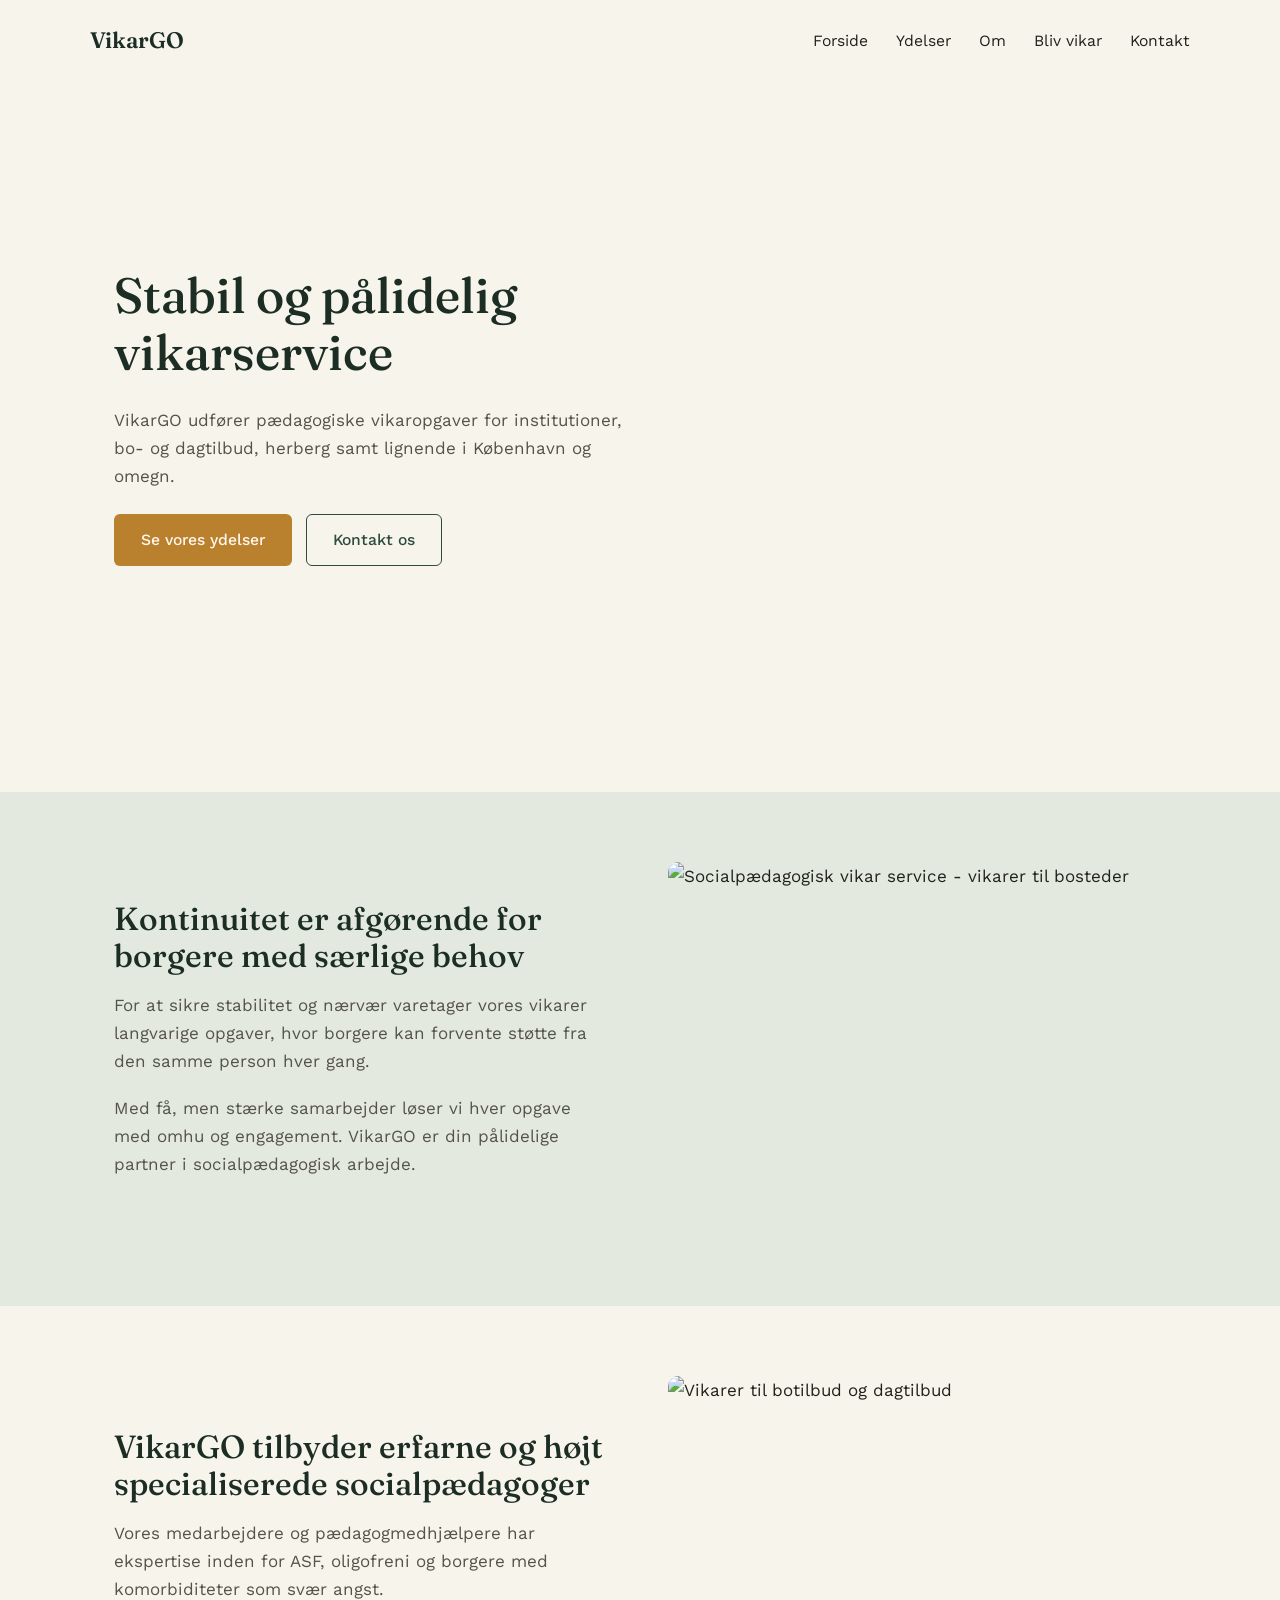
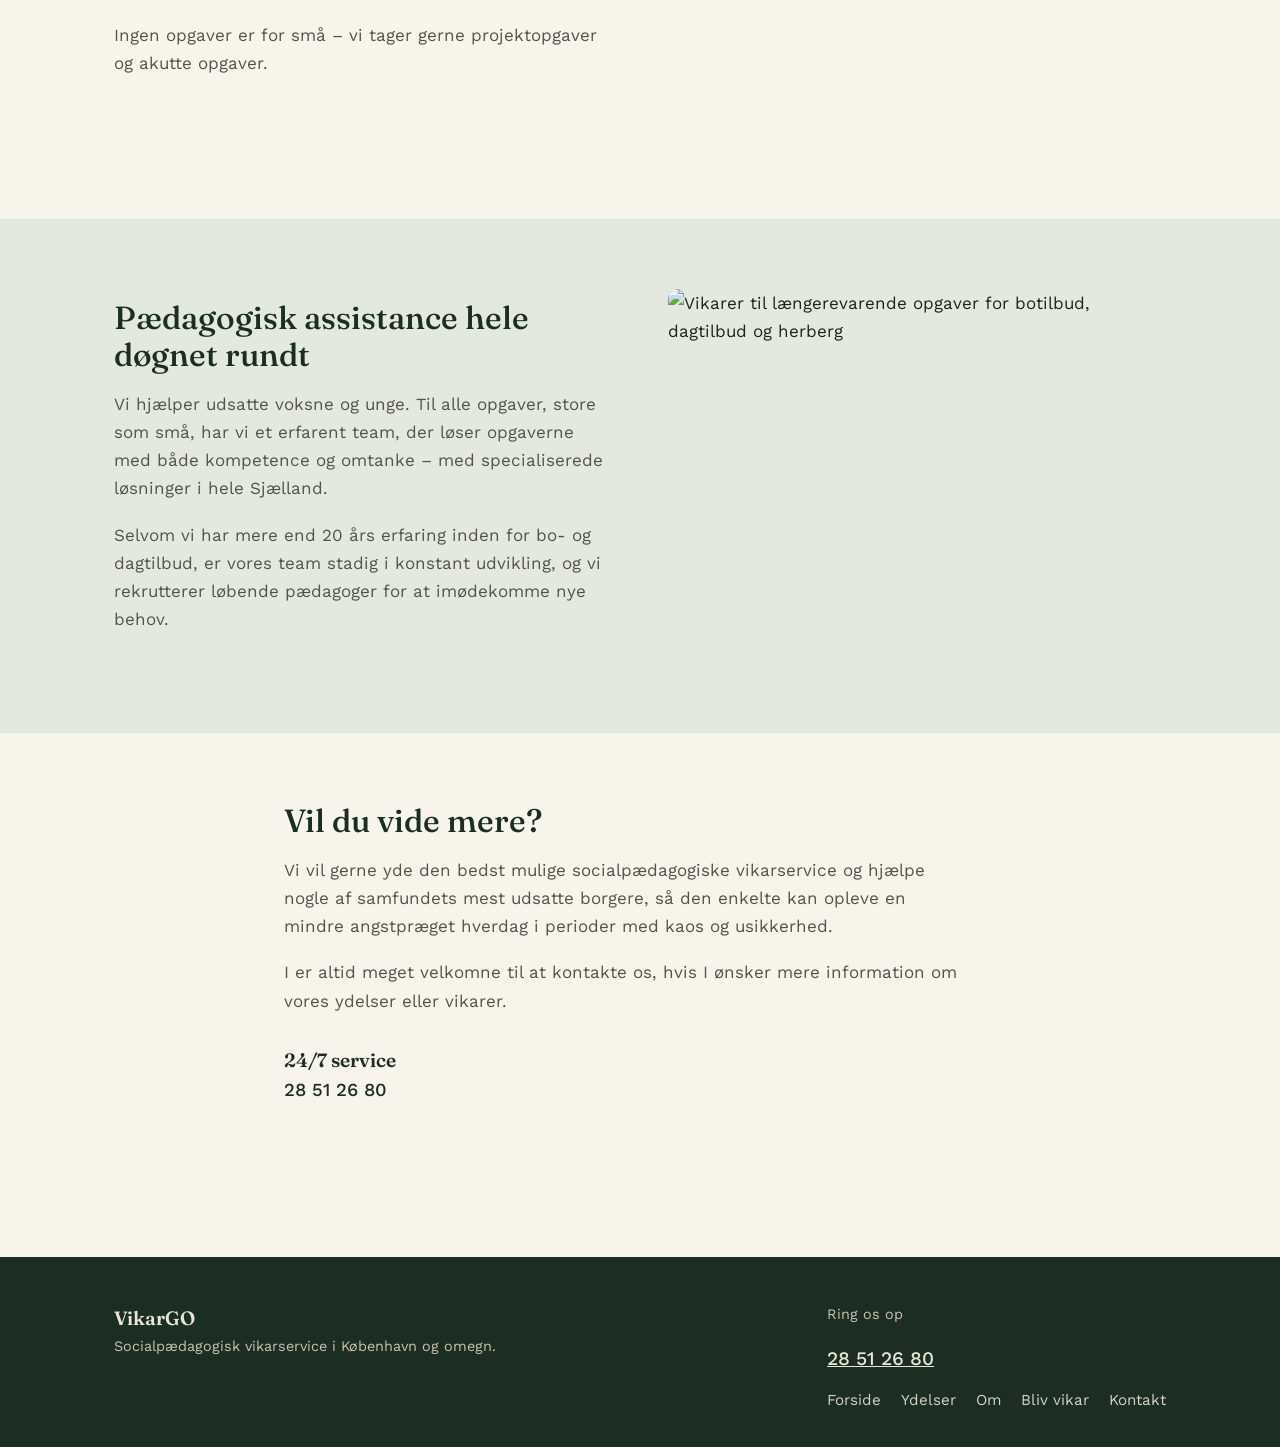
==== index.html @ 4141492c "Add files via upload" ====
<!doctype html>
<html lang="da">
<head>
<meta charset="utf-8">
<meta name="viewport" content="width=device-width, initial-scale=1">
<title>Forside | VikarGO</title>
<meta name="description" content="VikarGO er en socialpædagogisk vikarservice i København og omegn.">
<link rel="preconnect" href="https://fonts.googleapis.com">
<link rel="preconnect" href="https://fonts.gstatic.com" crossorigin>
<link href="https://fonts.googleapis.com/css2?family=Fraunces:opsz,wght@9..144,400;9..144,500;9..144,600&family=Work+Sans:wght@400;500;600&display=swap" rel="stylesheet">
<link rel="stylesheet" href="style.css">
</head>
<body>
<header class="site-header wrap">
  <a href="index.html" class="logo">VikarGO</a>
  <ul class="nav"><li><a href="index.html">Forside</a></li><li><a href="ydelser.html">Ydelser</a></li><li><a href="om.html">Om</a></li><li><a href="bliv-vikar.html">Bliv vikar</a></li><li><a href="kontakt.html">Kontakt</a></li></ul>
</header>

<section class="hero">
  <div class="wrap hero-grid">
    <div>
      <h1>Stabil og pålidelig vikarservice</h1>
      <p>VikarGO udfører pædagogiske vikaropgaver for institutioner, bo- og dagtilbud, herberg samt lignende i København og omegn.</p>
      <div class="btn-row">
        <a href="ydelser.html" class="btn btn-primary">Se vores ydelser</a>
        <a href="kontakt.html" class="btn btn-outline">Kontakt os</a>
      </div>
    </div>
    <img src="https://images.squarespace-cdn.com/content/v1/66ddde6d04d0947c428ae1c6/b9685ef2-0c6d-48b5-b43f-8d6a63b02b8d/unsplash-image-iJ2IG8ckCpA.jpg" alt="">
  </div>
</section>

<section class="section tint">
  <div class="wrap split">
    <div>
      <h2>Kontinuitet er afgørende for borgere med særlige behov</h2>
      <p>For at sikre stabilitet og nærvær varetager vores vikarer langvarige opgaver, hvor borgere kan forvente støtte fra den samme person hver gang.</p>
      <p>Med få, men stærke samarbejder løser vi hver opgave med omhu og engagement. VikarGO er din pålidelige partner i socialpædagogisk arbejde.</p>
    </div>
    <div class="split-media">
      <img src="https://images.squarespace-cdn.com/content/v1/66ddde6d04d0947c428ae1c6/1725997569775-VPHVRKZBFHJADM81X6GQ/unsplash-image-P2fBIamIbQk.jpg?format=original" alt="Socialpædagogisk vikar service - vikarer til bosteder">
    </div>
  </div>
</section>

<section class="section">
  <div class="wrap split reverse">
    <div class="split-media">
      <img src="https://images.squarespace-cdn.com/content/v1/66ddde6d04d0947c428ae1c6/1725998104698-BS3K2RA611HXGF14M3O7/unsplash-image-coCGW4SsxX4.jpg?format=original" alt="Vikarer til botilbud og dagtilbud">
    </div>
    <div>
      <h2>VikarGO tilbyder erfarne og højt specialiserede socialpædagoger</h2>
      <p>Vores medarbejdere og pædagogmedhjælpere har ekspertise inden for ASF, oligofreni og borgere med komorbiditeter som svær angst.</p>
      <p>Ingen opgaver er for små – vi tager gerne projektopgaver og akutte opgaver.</p>
    </div>
  </div>
</section>

<section class="section tint">
  <div class="wrap split">
    <div>
      <h2>Pædagogisk assistance hele døgnet rundt</h2>
      <p>Vi hjælper udsatte voksne og unge. Til alle opgaver, store som små, har vi et erfarent team, der løser opgaverne med både kompetence og omtanke – med specialiserede løsninger i hele Sjælland.</p>
      <p>Selvom vi har mere end 20 års erfaring inden for bo- og dagtilbud, er vores team stadig i konstant udvikling, og vi rekrutterer løbende pædagoger for at imødekomme nye behov.</p>
    </div>
    <div class="split-media">
      <img src="https://images.squarespace-cdn.com/content/v1/66ddde6d04d0947c428ae1c6/1725917356091-629VI31K07GEO2PUE4GM/unsplash-image-mKJUoZPy70I.jpg?format=original" alt="Vikarer til længerevarende opgaver for botilbud, dagtilbud og herberg">
    </div>
  </div>
</section>

<section class="section">
  <div class="wrap" style="max-width:760px;">
    <h2>Vil du vide mere?</h2>
    <p>Vi vil gerne yde den bedst mulige socialpædagogiske vikarservice og hjælpe nogle af samfundets mest udsatte borgere, så den enkelte kan opleve en mindre angstpræget hverdag i perioder med kaos og usikkerhed.</p>
    <p>I er altid meget velkomne til at kontakte os, hvis I ønsker mere information om vores ydelser eller vikarer.</p>
    <div class="contact-strip">
      <div class="contact-item">
        <h3>24/7 service</h3>
        <a href="tel:+4528512680">28 51 26 80</a>
      </div>
    </div>
  </div>
</section>
<footer class="site-footer">
  <div class="wrap">
    <div>
      <div class="foot-logo">VikarGO</div>
      <p>Socialpædagogisk vikarservice i København og omegn.</p>
    </div>
    <div>
      <p>Ring os op</p>
      <a href="tel:+4528512680" style="font-size:1.2rem;font-weight:500;">28 51 26 80</a>
      <ul class="foot-nav">
        <li><a href="index.html">Forside</a></li>
        <li><a href="ydelser.html">Ydelser</a></li>
        <li><a href="om.html">Om</a></li>
        <li><a href="bliv-vikar.html">Bliv vikar</a></li>
        <li><a href="kontakt.html">Kontakt</a></li>
      </ul>
    </div>
  </div>
</footer>
</body>
</html>
---- style.css ----
/* VikarGO — statisk hjemmeside, uden WordPress */

:root {
  --bg: #F7F4EC;
  --sage: #E3E9DE;
  --surface: #FFFFFF;
  --ink: #22201B;
  --ink-soft: #55524A;
  --primary: #2F4B3C;
  --primary-dark: #1C2E24;
  --accent: #B9812E;
  --accent-dark: #8F6420;
  --line: #E1DBC9;
  --radius: 10px;
}

* { box-sizing: border-box; }

html { scroll-behavior: smooth; }

body {
  margin: 0;
  background: var(--bg);
  color: var(--ink);
  font-family: "Work Sans", -apple-system, BlinkMacSystemFont, sans-serif;
  font-size: 17px;
  line-height: 1.65;
  -webkit-font-smoothing: antialiased;
}

h1, h2, h3 {
  font-family: "Fraunces", Georgia, serif;
  font-weight: 500;
  color: var(--primary-dark);
  line-height: 1.15;
  margin: 0 0 0.5em;
}

h1 { font-size: clamp(2.1rem, 4.5vw, 3.1rem); }
h2 { font-size: clamp(1.5rem, 3vw, 2rem); }
h3 { font-size: 1.2rem; font-weight: 600; }

p { margin: 0 0 1.1em; max-width: 62ch; color: var(--ink-soft); }

a { color: var(--primary); }

img { max-width: 100%; display: block; border-radius: var(--radius); }

.wrap {
  max-width: 1100px;
  margin: 0 auto;
  padding: 0 24px;
}

/* Header */
.site-header {
  display: flex;
  align-items: center;
  justify-content: space-between;
  padding: 22px 0;
}

.logo {
  font-family: "Fraunces", serif;
  font-weight: 600;
  font-size: 1.4rem;
  color: var(--primary-dark);
  text-decoration: none;
}

.nav { display: flex; gap: 28px; list-style: none; margin: 0; padding: 0; }
.nav a {
  text-decoration: none;
  color: var(--ink);
  font-size: 0.98rem;
}
.nav a:hover { color: var(--primary); }

.nav-toggle { display: none; }

/* Buttons */
.btn {
  display: inline-block;
  padding: 12px 26px;
  border-radius: 6px;
  text-decoration: none;
  font-weight: 500;
  font-size: 0.98rem;
  border: 1px solid transparent;
}
.btn-primary { background: var(--accent); color: #FFF8EE; }
.btn-primary:hover { background: var(--accent-dark); }
.btn-outline { border-color: var(--primary); color: var(--primary); }
.btn-outline:hover { background: var(--primary); color: #fff; }

.btn-row { display: flex; gap: 14px; flex-wrap: wrap; margin-top: 1.4em; }

/* Hero */
.hero {
  padding: 40px 0 80px;
}
.hero-grid {
  display: grid;
  grid-template-columns: 1.05fr 0.95fr;
  gap: 56px;
  align-items: center;
}
.hero-grid img { aspect-ratio: 4/5; object-fit: cover; }
.hero .eyebrow-phone {
  display: inline-flex;
  align-items: center;
  gap: 10px;
  margin-top: 1.6em;
  color: var(--primary-dark);
  font-weight: 500;
}

/* Alternating content sections */
.section { padding: 70px 0; }
.section.tint { background: var(--sage); }

.split {
  display: grid;
  grid-template-columns: 1fr 1fr;
  gap: 56px;
  align-items: center;
}
.split.reverse .split-media { order: 2; }
.split-media img { aspect-ratio: 4/3; object-fit: cover; width: 100%; }

.section-intro { max-width: 68ch; margin-bottom: 2em; }

/* Accordion (Ydelser page) */
.faq { border-top: 1px solid var(--line); max-width: 78ch; }
.faq details {
  border-bottom: 1px solid var(--line);
  padding: 20px 0;
}
.faq summary {
  cursor: pointer;
  font-family: "Fraunces", serif;
  font-weight: 500;
  font-size: 1.15rem;
  color: var(--primary-dark);
  list-style: none;
  display: flex;
  justify-content: space-between;
  align-items: center;
}
.faq summary::-webkit-details-marker { display: none; }
.faq summary::after {
  content: "+";
  font-size: 1.4rem;
  color: var(--accent);
  margin-left: 20px;
}
.faq details[open] summary::after { content: "–"; }
.faq details p { margin-top: 14px; }

/* Founder card (Om page) */
.founder {
  display: grid;
  grid-template-columns: 220px 1fr;
  gap: 32px;
  align-items: start;
  background: var(--surface);
  border: 1px solid var(--line);
  border-radius: var(--radius);
  padding: 28px;
  margin-top: 2em;
}
.founder img { aspect-ratio: 1/1; object-fit: cover; }
.founder blockquote {
  margin: 0.6em 0 0;
  font-family: "Fraunces", serif;
  font-style: italic;
  color: var(--ink);
  font-size: 1.05rem;
}

/* Forms */
form.card-form {
  background: var(--surface);
  border: 1px solid var(--line);
  border-radius: var(--radius);
  padding: 32px;
  max-width: 640px;
}
.field { margin-bottom: 18px; }
.field label {
  display: block;
  font-weight: 500;
  margin-bottom: 6px;
  font-size: 0.95rem;
}
.field input, .field textarea {
  width: 100%;
  padding: 11px 14px;
  border: 1px solid var(--line);
  border-radius: 6px;
  font-family: inherit;
  font-size: 1rem;
  background: #FDFCF9;
}
.field textarea { min-height: 130px; resize: vertical; }
.field input:focus, .field textarea:focus {
  outline: 2px solid var(--primary);
  outline-offset: 1px;
}
.form-note {
  font-size: 0.9rem;
  color: var(--ink-soft);
  margin-top: 14px;
}

/* Contact block */
.contact-strip {
  display: flex;
  gap: 40px;
  flex-wrap: wrap;
  margin: 2em 0 2.5em;
}
.contact-item h3 { margin-bottom: 4px; }
.contact-item a { text-decoration: none; font-size: 1.15rem; color: var(--primary-dark); font-weight: 500; }

/* Footer */
footer.site-footer {
  background: var(--primary-dark);
  color: #E9E5D8;
  padding: 46px 0 34px;
  margin-top: 40px;
}
footer.site-footer .wrap {
  display: flex;
  justify-content: space-between;
  flex-wrap: wrap;
  gap: 24px;
}
footer.site-footer a { color: #E9E5D8; }
footer .foot-logo { font-family: "Fraunces", serif; font-size: 1.2rem; font-weight: 600; }
footer .foot-nav { display: flex; gap: 20px; list-style: none; padding: 0; margin: 10px 0 0; flex-wrap: wrap; }
footer .foot-nav a { text-decoration: none; font-size: 0.95rem; opacity: 0.9; }
footer p { color: #C9C3AF; font-size: 0.9rem; max-width: none; }

/* Responsive */
@media (max-width: 820px) {
  .hero-grid, .split, .founder {
    grid-template-columns: 1fr;
  }
  .split.reverse .split-media { order: -1; }
  .founder img { width: 140px; }
  .nav { display: none; }
}
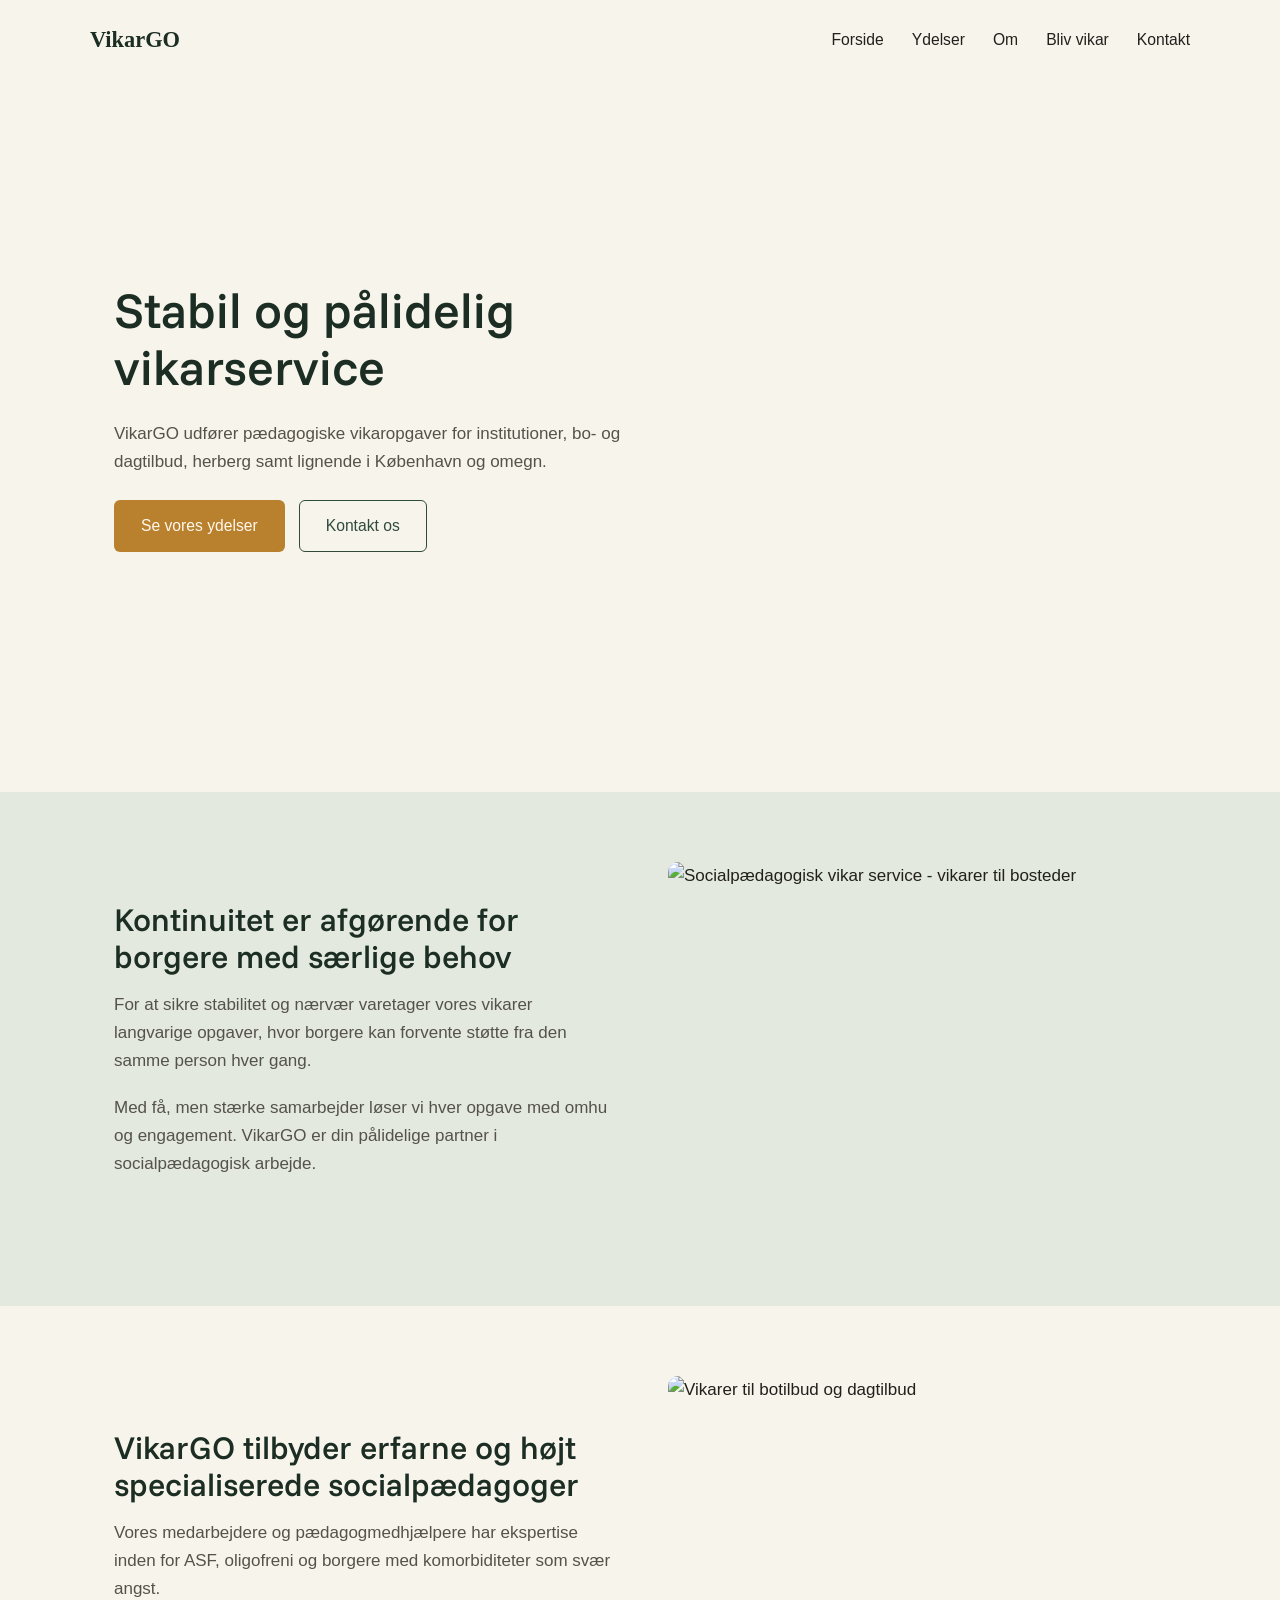
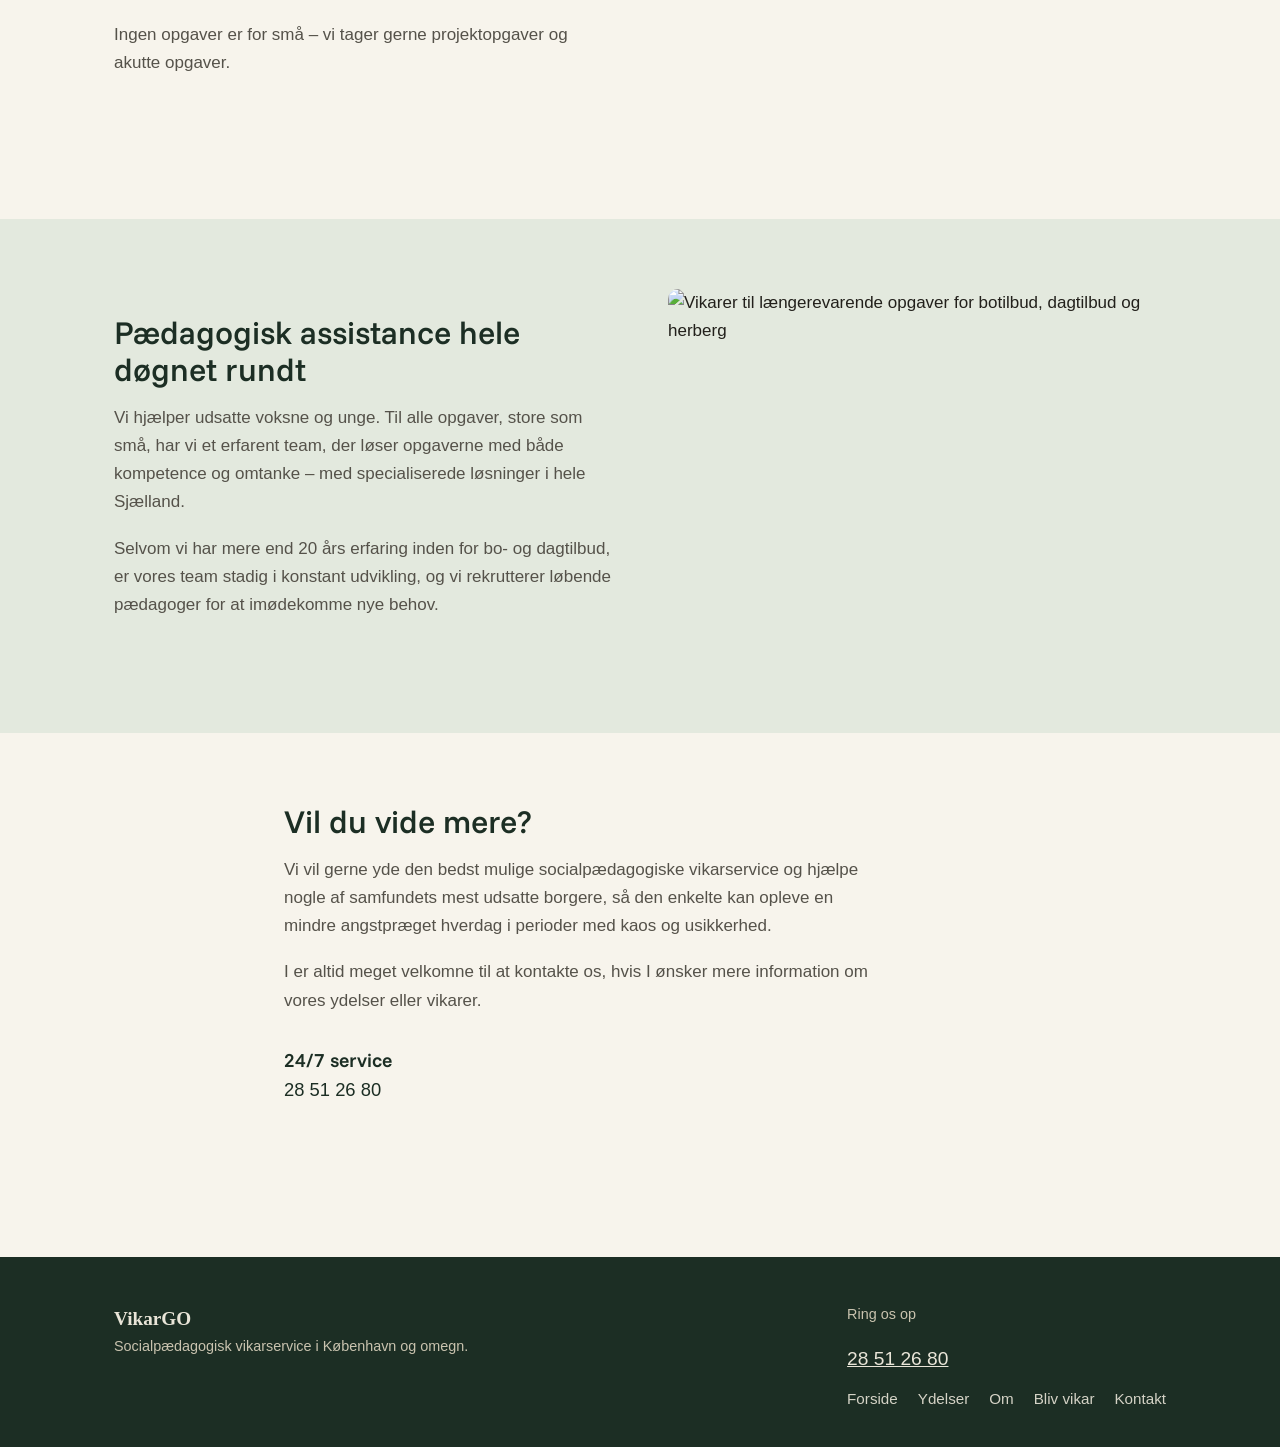
==== commit 60f4282b: "Update font family to Funnel Sans in HTML and CSS files" ====
--- a/index.html
+++ b/index.html
@@ -7,7 +7,7 @@
 <meta name="description" content="VikarGO er en socialpædagogisk vikarservice i København og omegn.">
 <link rel="preconnect" href="https://fonts.googleapis.com">
 <link rel="preconnect" href="https://fonts.gstatic.com" crossorigin>
-<link href="https://fonts.googleapis.com/css2?family=Fraunces:opsz,wght@9..144,400;9..144,500;9..144,600&family=Work+Sans:wght@400;500;600&display=swap" rel="stylesheet">
+<link href="https://fonts.googleapis.com/css2?family=Funnel+Sans:ital,wght@0,300..800;1,300..800&display=swap" rel="stylesheet">
 <link rel="stylesheet" href="style.css">
 </head>
 <body>
--- a/style.css
+++ b/style.css
@@ -29,7 +29,7 @@
 }
 
 h1, h2, h3 {
-  font-family: "Fraunces", Georgia, serif;
+  font-family: "Funnel Sans", Georgia, serif;
   font-weight: 500;
   color: var(--primary-dark);
   line-height: 1.15;
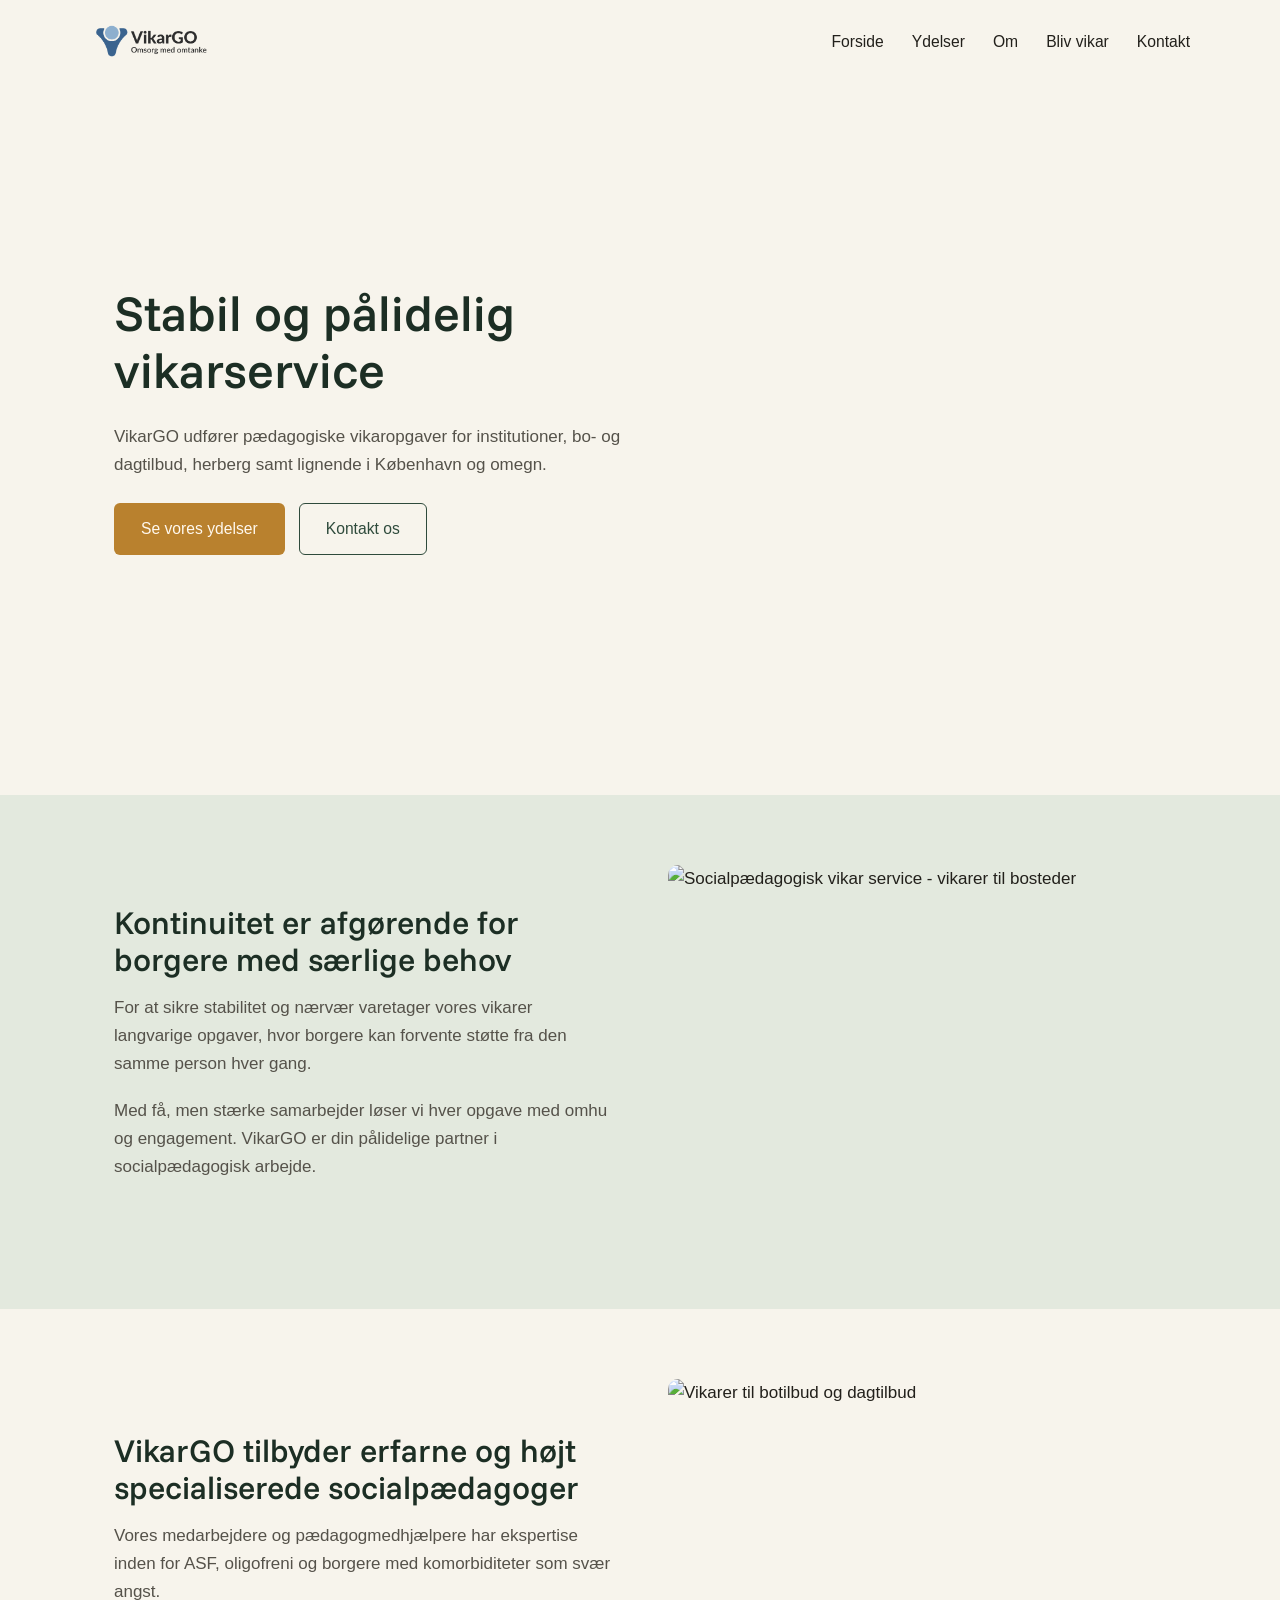
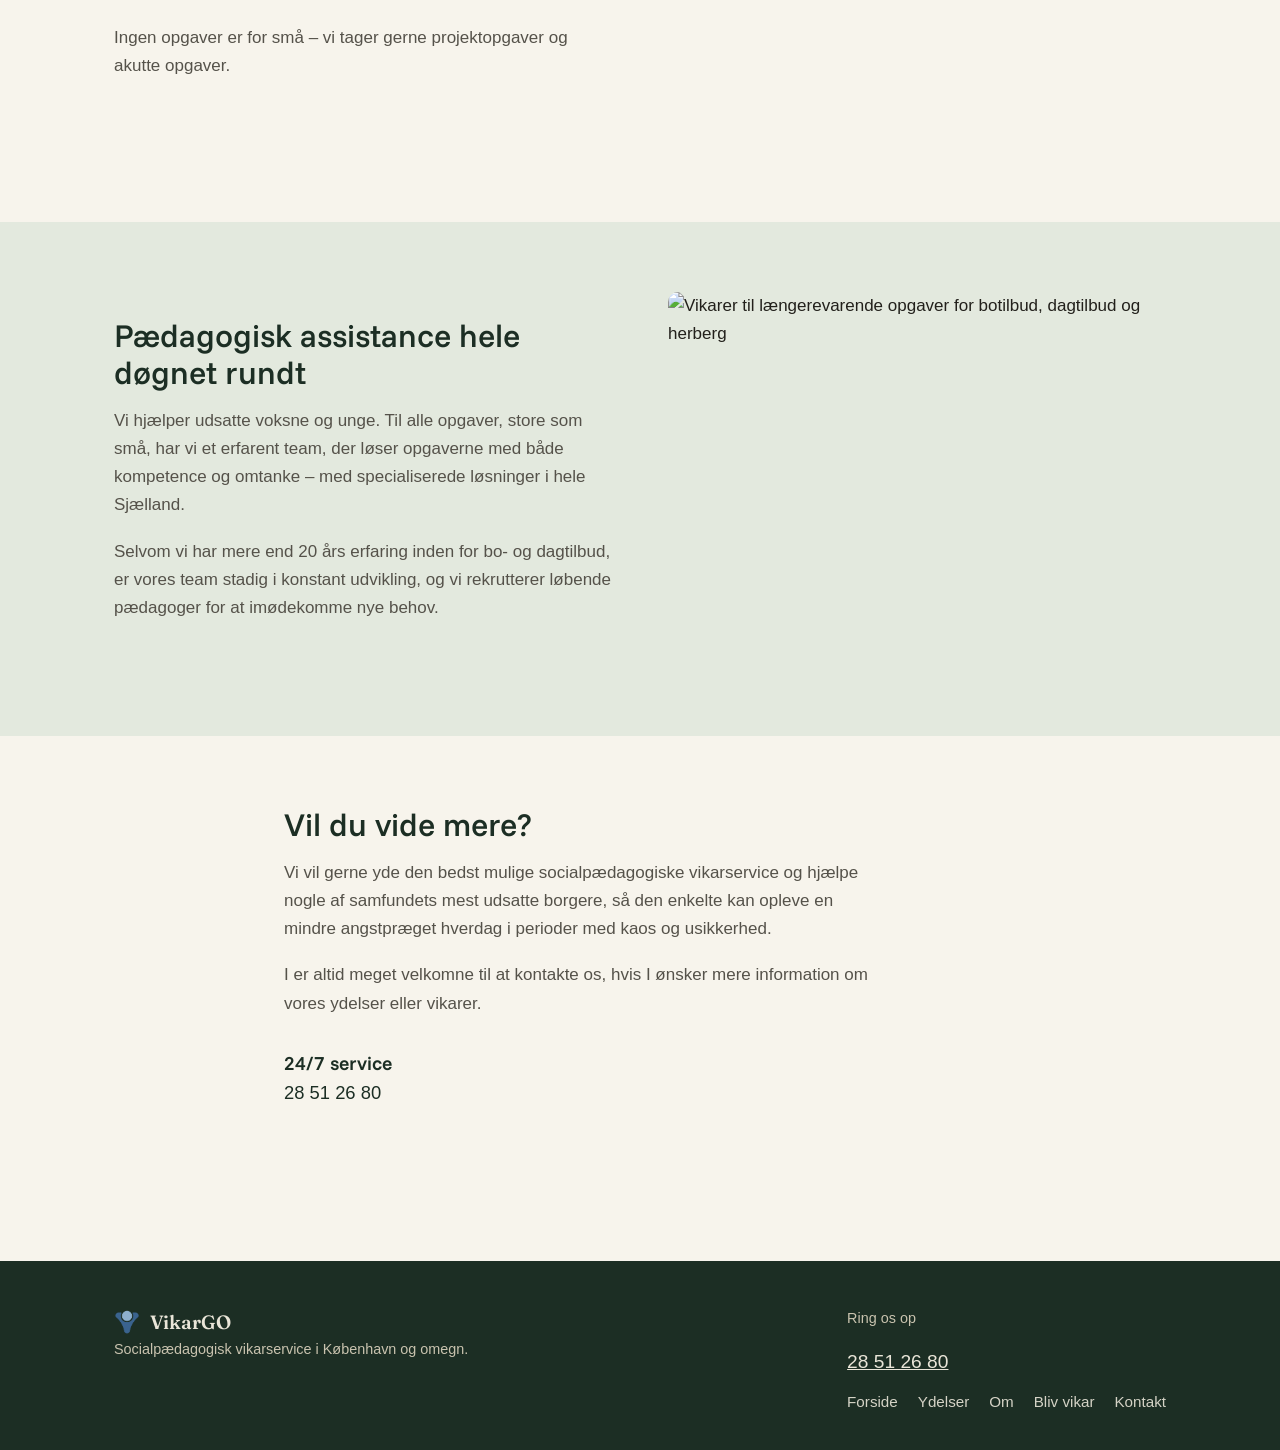
==== commit 1e10be87: "Add workspace configuration for VikarGo project" ====
--- a/index.html
+++ b/index.html
@@ -7,12 +7,13 @@
 <meta name="description" content="VikarGO er en socialpædagogisk vikarservice i København og omegn.">
 <link rel="preconnect" href="https://fonts.googleapis.com">
 <link rel="preconnect" href="https://fonts.gstatic.com" crossorigin>
-<link href="https://fonts.googleapis.com/css2?family=Funnel+Sans:ital,wght@0,300..800;1,300..800&display=swap" rel="stylesheet">
+<link href="https://fonts.googleapis.com/css2?family=Funnel+Sans:ital,wght@0,300..800;1,300..800&family=Fraunces:opsz,wght@9..144,400;9..144,500;9..144,600&display=swap" rel="stylesheet">
+<link rel="icon" href="images/logo-vikargo-mark.png" type="image/png">
 <link rel="stylesheet" href="style.css">
 </head>
 <body>
 <header class="site-header wrap">
-  <a href="index.html" class="logo">VikarGO</a>
+  <a href="index.html" class="logo"><img src="images/logo-vikargo.png" alt="VikarGO – Omsorg med omtanke"></a>
   <ul class="nav"><li><a href="index.html">Forside</a></li><li><a href="ydelser.html">Ydelser</a></li><li><a href="om.html">Om</a></li><li><a href="bliv-vikar.html">Bliv vikar</a></li><li><a href="kontakt.html">Kontakt</a></li></ul>
 </header>
 
@@ -85,7 +86,7 @@
 <footer class="site-footer">
   <div class="wrap">
     <div>
-      <div class="foot-logo">VikarGO</div>
+      <div class="foot-logo"><img src="images/logo-vikargo-mark.png" alt="" class="foot-mark">VikarGO</div>
       <p>Socialpædagogisk vikarservice i København og omegn.</p>
     </div>
     <div>
--- a/style.css
+++ b/style.css
@@ -61,11 +61,14 @@
 }
 
 .logo {
-  font-family: "Fraunces", serif;
-  font-weight: 600;
-  font-size: 1.4rem;
-  color: var(--primary-dark);
+  display: inline-flex;
+  align-items: center;
   text-decoration: none;
+}
+.logo img {
+  height: 40px;
+  width: auto;
+  border-radius: 0;
 }
 
 .nav { display: flex; gap: 28px; list-style: none; margin: 0; padding: 0; }
@@ -237,7 +240,19 @@
   gap: 24px;
 }
 footer.site-footer a { color: #E9E5D8; }
-footer .foot-logo { font-family: "Fraunces", serif; font-size: 1.2rem; font-weight: 600; }
+footer .foot-logo {
+  font-family: "Fraunces", serif;
+  font-size: 1.2rem;
+  font-weight: 600;
+  display: flex;
+  align-items: center;
+  gap: 10px;
+}
+footer .foot-logo .foot-mark {
+  height: 26px;
+  width: auto;
+  border-radius: 0;
+}
 footer .foot-nav { display: flex; gap: 20px; list-style: none; padding: 0; margin: 10px 0 0; flex-wrap: wrap; }
 footer .foot-nav a { text-decoration: none; font-size: 0.95rem; opacity: 0.9; }
 footer p { color: #C9C3AF; font-size: 0.9rem; max-width: none; }
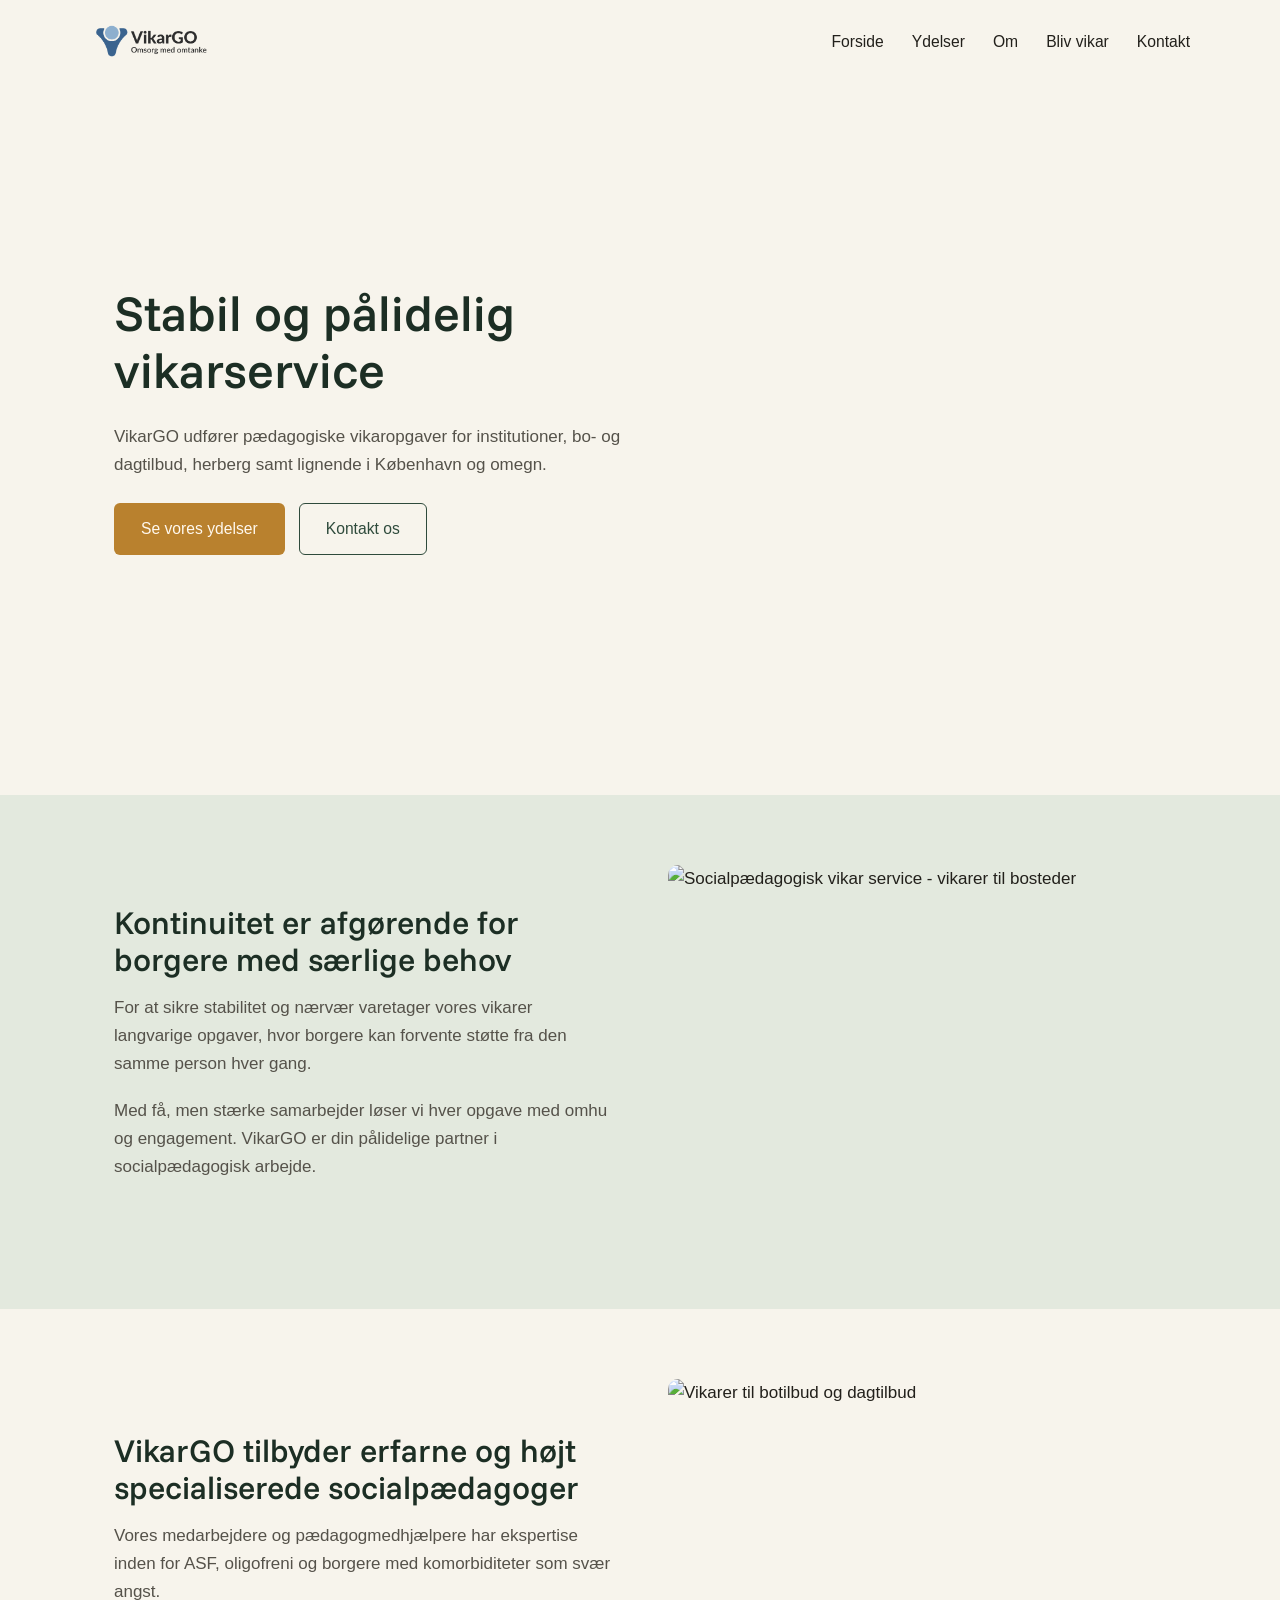
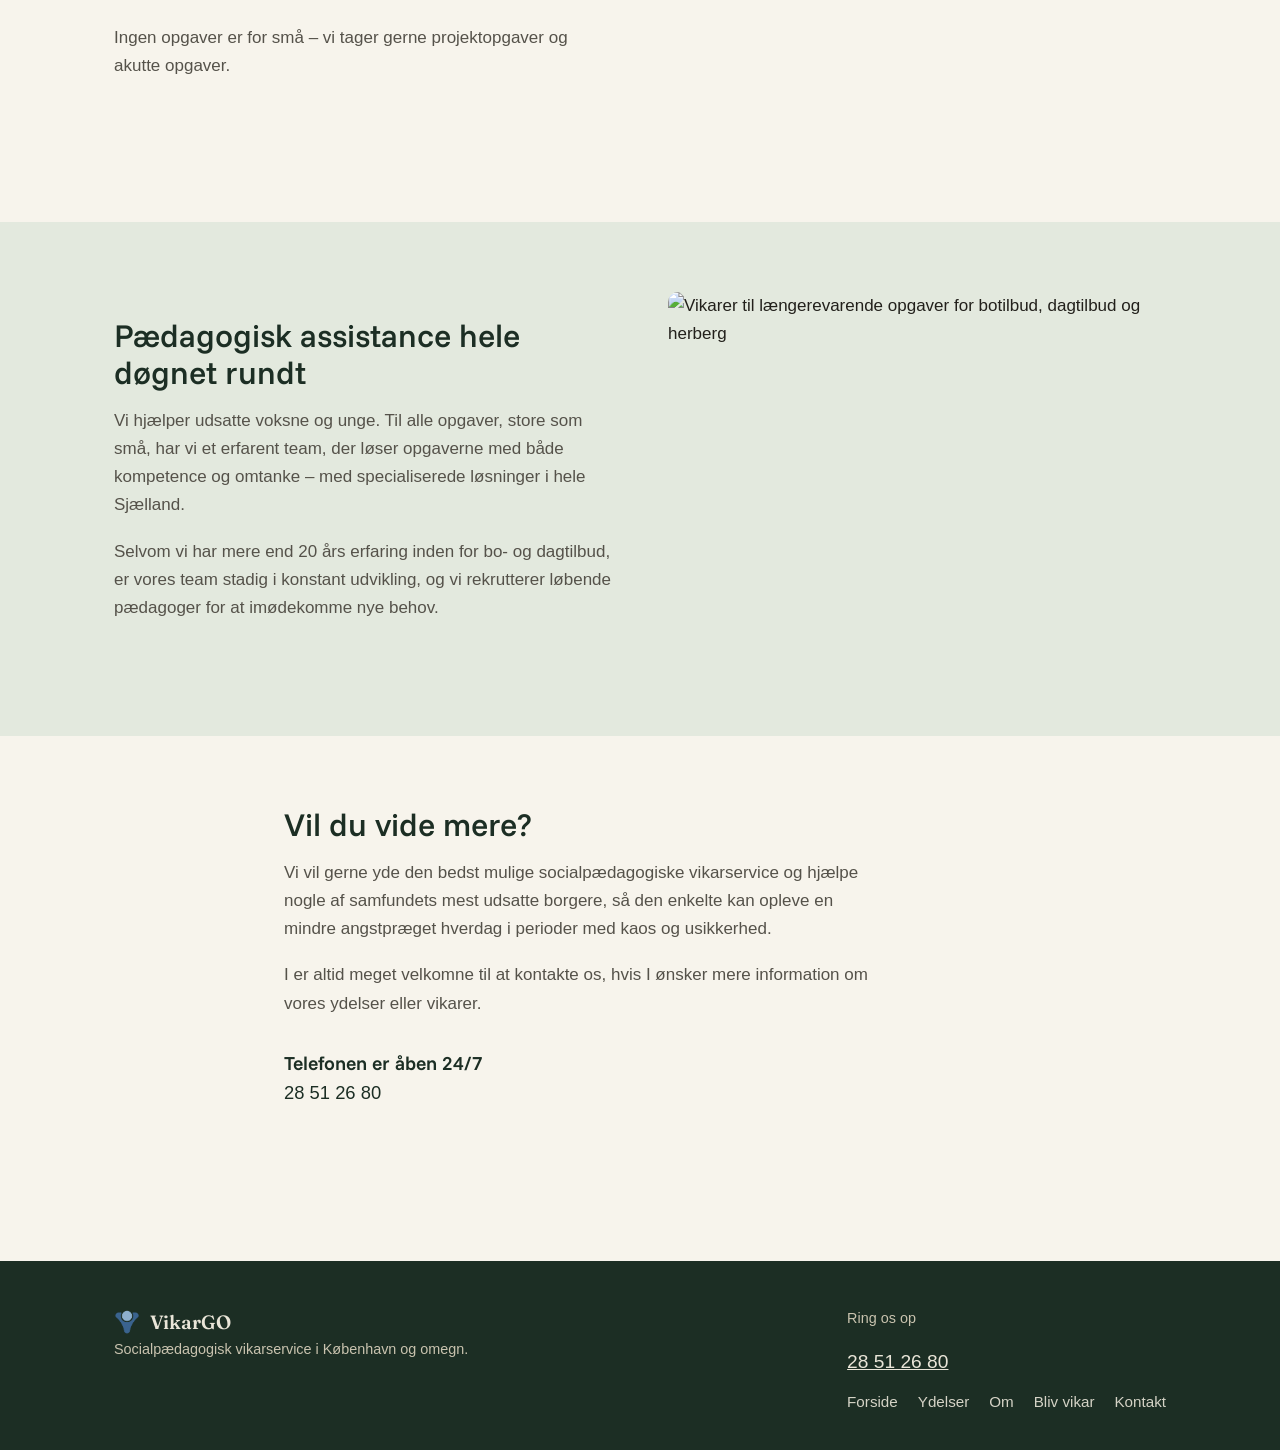
==== commit edf517d6: "Update contact information for 24/7 service in HTML files" ====
--- a/index.html
+++ b/index.html
@@ -77,7 +77,7 @@
     <p>I er altid meget velkomne til at kontakte os, hvis I ønsker mere information om vores ydelser eller vikarer.</p>
     <div class="contact-strip">
       <div class="contact-item">
-        <h3>24/7 service</h3>
+        <h3>Telefonen er åben 24/7</h3>
         <a href="tel:+4528512680">28 51 26 80</a>
       </div>
     </div>
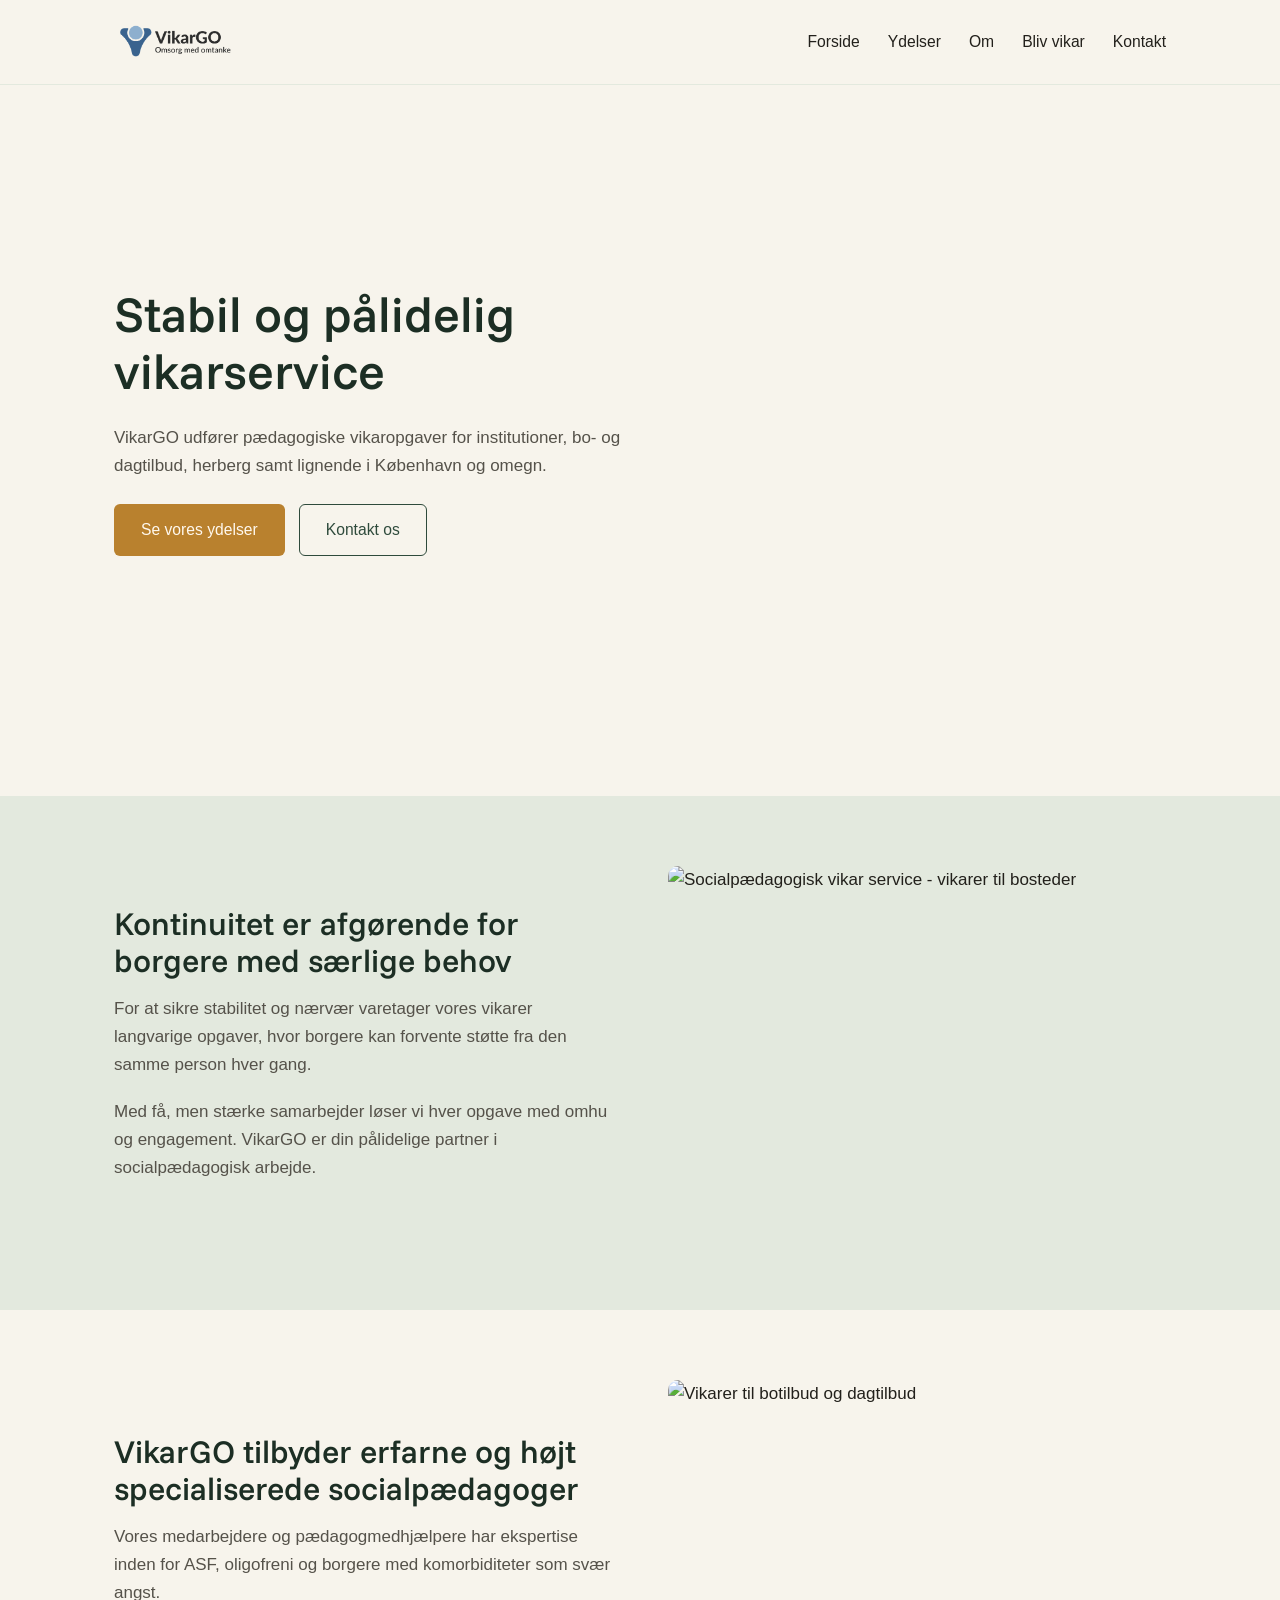
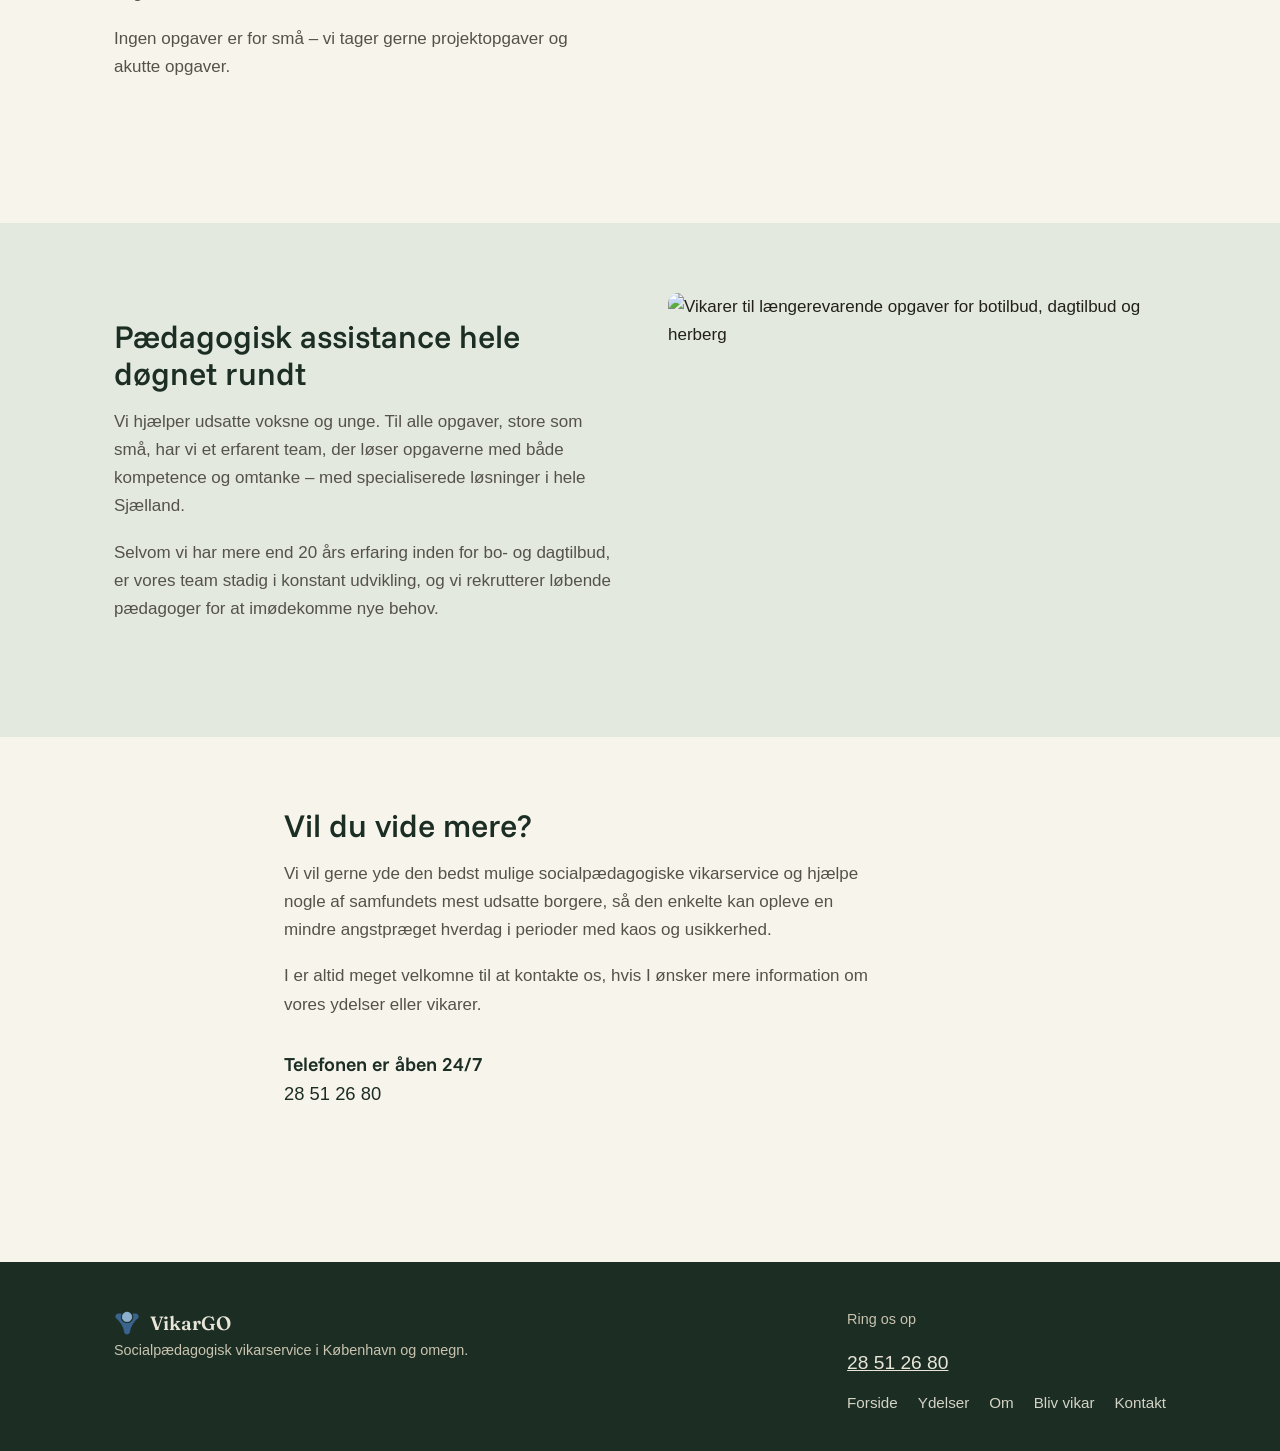
==== commit e5efde2d: "Refactor header structure and add bottom border to enhance visual separation" ====
--- a/index.html
+++ b/index.html
@@ -12,9 +12,11 @@
 <link rel="stylesheet" href="style.css">
 </head>
 <body>
-<header class="site-header wrap">
-  <a href="index.html" class="logo"><img src="images/logo-vikargo.png" alt="VikarGO – Omsorg med omtanke"></a>
-  <ul class="nav"><li><a href="index.html">Forside</a></li><li><a href="ydelser.html">Ydelser</a></li><li><a href="om.html">Om</a></li><li><a href="bliv-vikar.html">Bliv vikar</a></li><li><a href="kontakt.html">Kontakt</a></li></ul>
+<header class="site-header">
+  <div class="wrap">
+    <a href="index.html" class="logo"><img src="images/logo-vikargo.png" alt="VikarGO – Omsorg med omtanke"></a>
+    <ul class="nav"><li><a href="index.html">Forside</a></li><li><a href="ydelser.html">Ydelser</a></li><li><a href="om.html">Om</a></li><li><a href="bliv-vikar.html">Bliv vikar</a></li><li><a href="kontakt.html">Kontakt</a></li></ul>
+  </div>
 </header>
 
 <section class="hero">
@@ -45,14 +47,15 @@
 </section>
 
 <section class="section">
-  <div class="wrap split reverse">
-    <div class="split-media">
-      <img src="https://images.squarespace-cdn.com/content/v1/66ddde6d04d0947c428ae1c6/1725998104698-BS3K2RA611HXGF14M3O7/unsplash-image-coCGW4SsxX4.jpg?format=original" alt="Vikarer til botilbud og dagtilbud">
-    </div>
+  <div class="wrap split">
+  
     <div>
       <h2>VikarGO tilbyder erfarne og højt specialiserede socialpædagoger</h2>
       <p>Vores medarbejdere og pædagogmedhjælpere har ekspertise inden for ASF, oligofreni og borgere med komorbiditeter som svær angst.</p>
       <p>Ingen opgaver er for små – vi tager gerne projektopgaver og akutte opgaver.</p>
+    </div>
+     <div class="split-media">
+      <img src="https://images.squarespace-cdn.com/content/v1/66ddde6d04d0947c428ae1c6/1725998104698-BS3K2RA611HXGF14M3O7/unsplash-image-coCGW4SsxX4.jpg?format=original" alt="Vikarer til botilbud og dagtilbud">
     </div>
   </div>
 </section>
--- a/style.css
+++ b/style.css
@@ -54,10 +54,14 @@
 
 /* Header */
 .site-header {
+  border-bottom: 1px solid #E3E9DE;
+}
+.site-header .wrap {
   display: flex;
   align-items: center;
   justify-content: space-between;
-  padding: 22px 0;
+  padding-top: 22px;
+  padding-bottom: 22px;
 }
 
 .logo {
